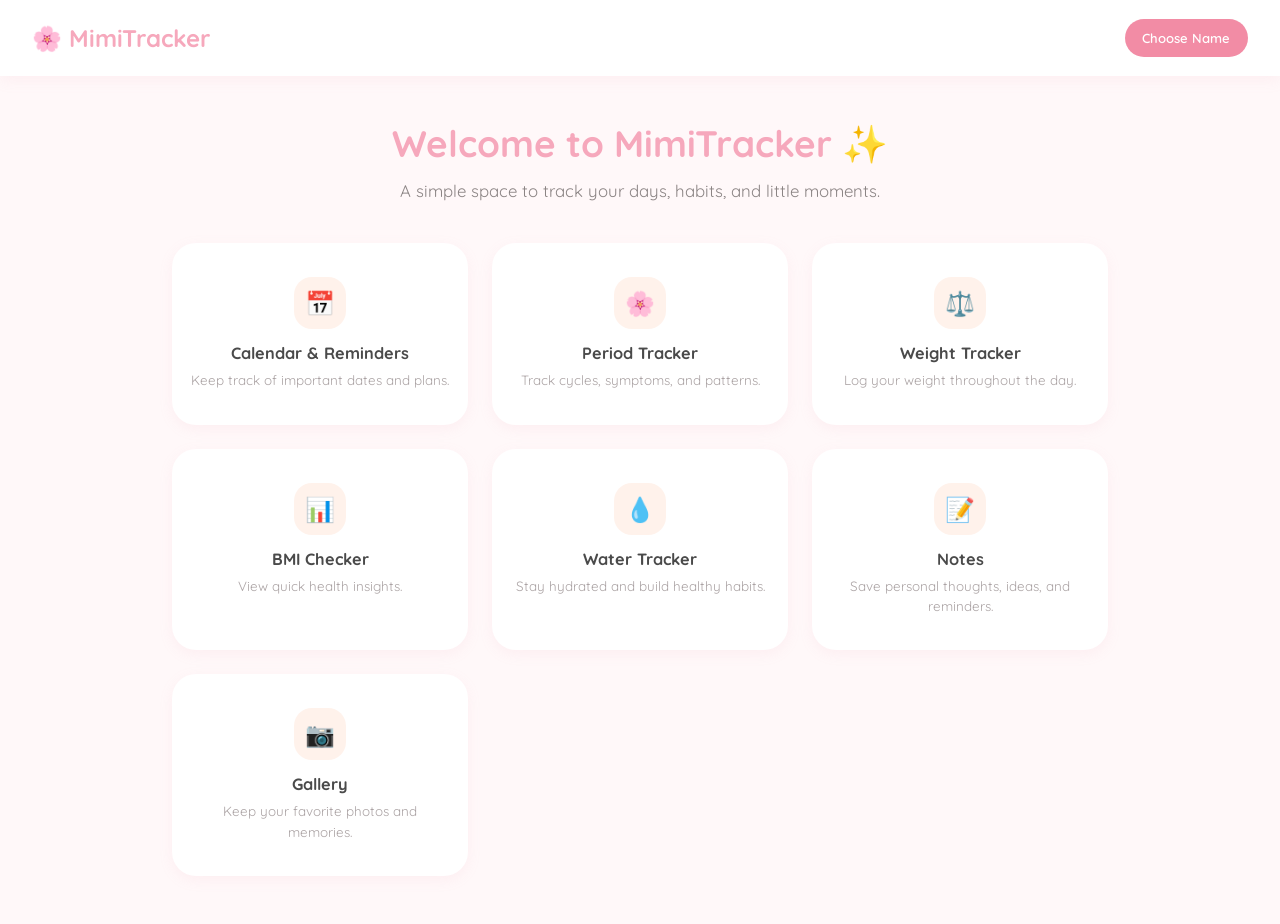
==== index.html @ 9827af93 "Homepage update" ====
<!DOCTYPE html>
<html lang="en">
<head>
<meta charset="UTF-8">
<meta name="viewport" content="width=device-width, initial-scale=1.0, maximum-scale=1.0, user-scalable=no">
<meta name="theme-color" content="#FFF8F9">
<title>MimiTracker</title>
<link rel="stylesheet" href="style.css">
<link href="https://fonts.googleapis.com/css2?family=Quicksand:wght@400;600;700&display=swap" rel="stylesheet">
</head>
<body>

<!-- Top bar: brand + login/logout controls -->
<header>
    <div class="logo">🌸 MimiTracker</div>
    <div class="auth-container">
        <button id="auth-btn" class="btn btn-primary" onclick="openAuthModal()">Choose Name</button>
        <span id="user-display" class="user-display hidden"></span>
        <button id="logout-btn" class="btn btn-ghost hidden" onclick="logout()">Logout</button>
    </div>
</header>

<main class="dashboard">

    <!-- Greeting, text swapped by checkSession() -->
    <section class="welcome-section">
        <h1 id="welcome-text">Welcome to MimiTracker ✨</h1>
        <p>A simple space to track your days, habits, and little moments.</p>
    </section>

    <!-- Snapshot cards, only shown once logged in -->
    <section id="home-previews" class="previews-container hidden">

        <!-- Cycle status, filled by renderPeriodPreview() -->
        <div class="preview-card">
            <div class="preview-icon">🌸</div>
            <h4>Cycle Status</h4>
            <p id="home-period-content">Loading cycle data...</p>
        </div>

        <!-- Upcoming reminders, filled by renderRemindersPreview() -->
        <div class="preview-card">
            <div class="preview-icon">📅</div>
            <h4>Upcoming Events</h4>
            <div id="home-reminders-content">Loading reminders...</div>
        </div>

        <!-- Together Space entry: opens the code modal if not connected, otherwise jumps straight in -->
        <div class="preview-card together-card" onclick="handleTogetherCardClick()" role="button" tabindex="0" aria-label="Open Together Space">
            <span id="together-status-badge" class="status-badge">Not Connected</span>
            <div class="preview-icon">💗</div>
            <h4>Together Space</h4>
            <p id="together-space-status">A shared space for memories, goals, and little moments together.</p>
        </div>

    </section>

    <!-- Main navigation to every module -->
    <section class="grid-container">

        <a href="Calendar/index.html" class="grid-card">
            <div class="card-icon">📅</div>
            <h3>Calendar & Reminders</h3>
            <p>Keep track of important dates and plans.</p>
        </a>

        <a href="Period/index.html" class="grid-card">
            <div class="card-icon">🌸</div>
            <h3>Period Tracker</h3>
            <p>Track cycles, symptoms, and patterns.</p>
        </a>

        <a href="Weight/index.html" class="grid-card">
            <div class="card-icon">⚖️</div>
            <h3>Weight Tracker</h3>
            <p>Log your weight throughout the day.</p>
        </a>

        <a href="BMI/index.html" class="grid-card">
            <div class="card-icon">📊</div>
            <h3>BMI Checker</h3>
            <p>View quick health insights.</p>
        </a>

        <a href="Water/index.html" class="grid-card">
            <div class="card-icon">💧</div>
            <h3>Water Tracker</h3>
            <p>Stay hydrated and build healthy habits.</p>
        </a>

        <a href="Notes/index.html" class="grid-card">
            <div class="card-icon">📝</div>
            <h3>Notes</h3>
            <p>Save personal thoughts, ideas, and reminders.</p>
        </a>

        <a href="Gallery/index.html" class="grid-card">
            <div class="card-icon">📷</div>
            <h3>Gallery</h3>
            <p>Keep your favorite photos and memories.</p>
        </a>

    </section>

</main>

<!-- Login / Register modal (2 steps: username, then password) -->
<div id="auth-modal" class="modal hidden">
    <div class="modal-content">
        <span class="close-btn" onclick="closeAuthModal()" role="button" tabindex="0" aria-label="Close">&times;</span>

        <div id="auth-step-1">
            <h2>Choose a Username</h2>
            <input type="text" id="username-input" placeholder="Enter username...">
            <button class="btn btn-primary" onclick="handleUsernameSubmit()">Next</button>
        </div>

        <div id="auth-step-2" class="hidden">
            <h2 id="password-title">Enter Password</h2>
            <p id="auth-status-msg"></p>
            <input type="password" id="password-input" placeholder="Enter password...">
            <button class="btn btn-primary" onclick="handlePasswordSubmit()">Submit</button>
        </div>
    </div>
</div>

<!-- Together Space partner-code modal -->
<div id="together-modal" class="modal hidden">
    <div class="modal-content together-modal-content">
        <span class="close-btn" onclick="closeTogetherModal()" role="button" tabindex="0" aria-label="Close">&times;</span>
        <div class="together-modal-icon">💗</div>
        <h2>Together Space</h2>
        <p>Connect with your partner using a shared code.</p>
        <input type="text" id="partner-code-input" placeholder="Enter partner code...">
        <div class="together-actions">
            <button class="btn btn-soft" onclick="generatePartnerCode()">Generate Code</button>
            <button class="btn btn-primary" onclick="connectPartner()">Enter</button>
        </div>
    </div>
</div>

<script src="script.js"></script>
</body>
</html>
---- style.css ----
/* ============================================================
   MimiTracker — Home Page Styles
   Mobile-first layout, soft pink minimalist theme
   ============================================================ */

*{
    box-sizing:border-box;
    margin:0;
    padding:0;
    font-family:'Quicksand',sans-serif;
    -webkit-tap-highlight-color:transparent;
}

/* ---------- Design tokens ---------- */
:root{
    --color-bg:#FFF8F9;
    --color-surface:#FFFFFF;
    --color-primary:#F6A8BC;
    --color-primary-strong:#F28CA5;
    --color-primary-strong-hover:#EA7B96;
    --color-primary-soft:#FDE8ED;
    --color-accent:#FFD6C6;
    --color-accent-soft:#FFF2EB;
    --color-connected:#7CB88C;
    --color-connected-soft:#E8F5EA;
    --color-text:#4A4A4A;
    --color-text-soft:#8B8484;
    --color-text-faint:#ABA3A4;
    --color-border:#F4E6E9;

    --space-1:.25rem;
    --space-2:.5rem;
    --space-3:.75rem;
    --space-4:1rem;
    --space-5:1.5rem;
    --space-6:2rem;
    --space-7:2.5rem;
    --space-8:3rem;

    --radius-sm:12px;
    --radius-md:18px;
    --radius-lg:24px;
    --radius-full:999px;

    --shadow-sm:0 4px 14px rgba(240,160,180,.10);
    --shadow-md:0 10px 26px rgba(240,160,180,.16);
    --shadow-lg:0 18px 36px rgba(240,160,180,.20);

    --transition:.2s ease;
}

body{
    background:var(--color-bg);
    color:var(--color-text);
    min-height:100vh;
    display:flex;
    flex-direction:column;
    line-height:1.5;
}

/* ---------- Header ---------- */
header{
    position:sticky;
    top:0;
    z-index:100;
    background:var(--color-surface);
    padding:.9rem 1rem;
    display:flex;
    justify-content:space-between;
    align-items:center;
    gap:var(--space-3);
    box-shadow:var(--shadow-sm);
}

.logo{
    font-size:1.15rem;
    font-weight:700;
    color:var(--color-primary);
    white-space:nowrap;
}

.auth-container{
    display:flex;
    align-items:center;
    gap:var(--space-2);
    min-width:0;
}

.user-display{
    font-size:.82rem;
    font-weight:600;
    color:var(--color-text);
    max-width:100px;
    overflow:hidden;
    text-overflow:ellipsis;
    white-space:nowrap;
    min-width:0;
}

/* ---------- Buttons ---------- */
.btn{
    border:none;
    border-radius:var(--radius-full);
    padding:.6rem 1.1rem;
    font-family:inherit;
    font-size:.82rem;
    font-weight:600;
    cursor:pointer;
    min-height:38px;
    transition:background var(--transition),transform var(--transition);
}

.btn:active{
    transform:scale(.96);
}

.btn-primary{
    background:var(--color-primary-strong);
    color:#FFFFFF;
}

.btn-ghost{
    background:var(--color-border);
    color:var(--color-text-soft);
}

.btn-soft{
    background:var(--color-primary-soft);
    color:var(--color-primary-strong);
}

/* ---------- Dashboard shell ---------- */
.dashboard{
    max-width:1000px;
    width:100%;
    margin:0 auto;
    padding:var(--space-5) var(--space-4) var(--space-8);
    flex:1;
}

/* ---------- Welcome section ---------- */
.welcome-section{
    text-align:center;
    margin-bottom:var(--space-6);
}

.welcome-section h1{
    font-size:1.55rem;
    font-weight:700;
    color:var(--color-primary);
    margin-bottom:.4rem;
}

.welcome-section p{
    color:var(--color-text-soft);
    font-size:.92rem;
}

/* ---------- Snapshot preview cards ---------- */
.previews-container{
    display:grid;
    grid-template-columns:repeat(auto-fit,minmax(240px,1fr));
    gap:var(--space-4);
    margin-bottom:var(--space-6);
}

.preview-card{
    position:relative;
    background:var(--color-surface);
    border-radius:var(--radius-lg);
    padding:var(--space-5);
    box-shadow:var(--shadow-sm);
    transition:transform var(--transition),box-shadow var(--transition);
}

.preview-icon{
    width:38px;
    height:38px;
    display:flex;
    align-items:center;
    justify-content:center;
    background:var(--color-primary-soft);
    border-radius:var(--radius-sm);
    font-size:1.1rem;
    margin-bottom:var(--space-3);
}

.preview-card h4{
    font-size:1rem;
    font-weight:700;
    color:var(--color-text);
    margin-bottom:.4rem;
}

.preview-card p,
#home-reminders-content{
    color:var(--color-text-soft);
    font-size:.88rem;
    font-weight:600;
    line-height:1.5;
}

.preview-highlight{
    color:var(--color-primary-strong);
    font-weight:700;
}

.preview-row{
    display:flex;
    justify-content:space-between;
    padding:.3rem 0;
    border-bottom:1px dotted var(--color-border);
    font-size:.85rem;
    font-weight:600;
}

.preview-row:last-child{
    border-bottom:none;
}

.preview-row-title{
    color:var(--color-text);
}

.preview-row-date{
    color:var(--color-primary-strong);
}

/* ---------- Together card (clickable snapshot) ---------- */
.together-card{
    cursor:pointer;
    background:linear-gradient(135deg,#FFFFFF 60%,#FFF3F6);
}

.status-badge{
    position:absolute;
    top:var(--space-4);
    right:var(--space-4);
    padding:var(--space-1) .6rem;
    border-radius:var(--radius-full);
    background:var(--color-border);
    color:var(--color-text-faint);
    font-size:.66rem;
    font-weight:700;
}

.status-badge.connected{
    background:var(--color-connected-soft);
    color:var(--color-connected);
}

/* ---------- Main navigation grid ---------- */
.grid-container{
    display:grid;
    grid-template-columns:repeat(auto-fit,minmax(220px,1fr));
    gap:var(--space-4);
}

.grid-card{
    background:var(--color-surface);
    border:2px solid transparent;
    border-radius:var(--radius-lg);
    padding:var(--space-6) var(--space-4);
    text-align:center;
    text-decoration:none;
    color:inherit;
    box-shadow:var(--shadow-sm);
    transition:transform var(--transition),border-color var(--transition),box-shadow var(--transition);
}

.card-icon{
    width:52px;
    height:52px;
    margin:0 auto var(--space-3);
    display:flex;
    align-items:center;
    justify-content:center;
    background:var(--color-accent-soft);
    border-radius:var(--radius-md);
    font-size:1.5rem;
}

.grid-card h3{
    font-size:1.02rem;
    font-weight:700;
    color:var(--color-text);
    margin-bottom:.3rem;
}

.grid-card p{
    font-size:.84rem;
    color:var(--color-text-faint);
}

/* ---------- Hover interactions, pointer devices only ---------- */
@media (hover:hover) and (pointer:fine){
    .together-card:hover{
        transform:translateY(-3px);
        box-shadow:var(--shadow-md);
    }
    .grid-card:hover{
        transform:translateY(-4px);
        border-color:var(--color-accent);
        box-shadow:var(--shadow-md);
    }
    .btn-primary:hover{ background:var(--color-primary-strong-hover); }
    .btn-ghost:hover{ background:#ECDFE2; }
    .btn-soft:hover{ background:#FBD3DE; }
}

/* ---------- Modals ---------- */
.modal{
    position:fixed;
    inset:0;
    background:rgba(74,74,74,.35);
    display:flex;
    justify-content:center;
    align-items:center;
    padding:var(--space-4);
    z-index:1000;
}

.modal-content{
    position:relative;
    background:var(--color-surface);
    width:100%;
    max-width:380px;
    padding:var(--space-6) var(--space-5);
    border-radius:var(--radius-lg);
    text-align:center;
    box-shadow:var(--shadow-lg);
    animation:modal-in .25s ease;
}

@keyframes modal-in{
    from{opacity:0;transform:translateY(12px) scale(.97);}
    to{opacity:1;transform:translateY(0) scale(1);}
}

.close-btn{
    position:absolute;
    top:var(--space-3);
    right:var(--space-4);
    font-size:1.6rem;
    line-height:1;
    color:var(--color-text-faint);
    cursor:pointer;
}

.modal h2{
    font-size:1.2rem;
    color:var(--color-primary);
    margin-bottom:.5rem;
}

.modal input{
    width:100%;
    padding:.75rem 1rem;
    margin:var(--space-4) 0 var(--space-3);
    border:2px solid var(--color-border);
    border-radius:var(--radius-sm);
    outline:none;
    font-size:1rem;
    font-family:inherit;
    transition:border-color var(--transition);
}

.modal input:focus{
    border-color:var(--color-primary-strong);
}

.modal .btn{
    width:100%;
}

#auth-status-msg{
    color:var(--color-text-soft);
    font-size:.85rem;
}

.together-modal-icon{
    font-size:1.8rem;
    margin-bottom:.2rem;
}

.together-modal-content p{
    color:var(--color-text-soft);
    font-size:.88rem;
    line-height:1.5;
}

.together-actions{
    display:flex;
    flex-direction:column;
    gap:var(--space-2);
    margin-top:var(--space-3);
}

/* ---------- Utility ---------- */
.hidden{
    display:none!important;
}

/* ---------- Keyboard focus visibility ---------- */
a:focus-visible,
button:focus-visible,
input:focus-visible,
.together-card:focus-visible,
.close-btn:focus-visible{
    outline:2px solid var(--color-primary-strong);
    outline-offset:2px;
}

/* ============================================================
   Tablet / desktop enhancements
   ============================================================ */
@media (min-width:700px){

    header{
        padding:1.2rem 2rem;
    }

    .logo{
        font-size:1.5rem;
    }

    .user-display{
        max-width:200px;
        font-size:.9rem;
    }

    .dashboard{
        padding:var(--space-7) var(--space-6) var(--space-8);
    }

    .welcome-section{
        margin-bottom:var(--space-7);
    }

    .welcome-section h1{
        font-size:2.3rem;
    }

    .welcome-section p{
        font-size:1.05rem;
    }

    .previews-container{
        gap:var(--space-5);
        margin-bottom:var(--space-7);
    }

    .grid-container{
        gap:var(--space-5);
    }
}
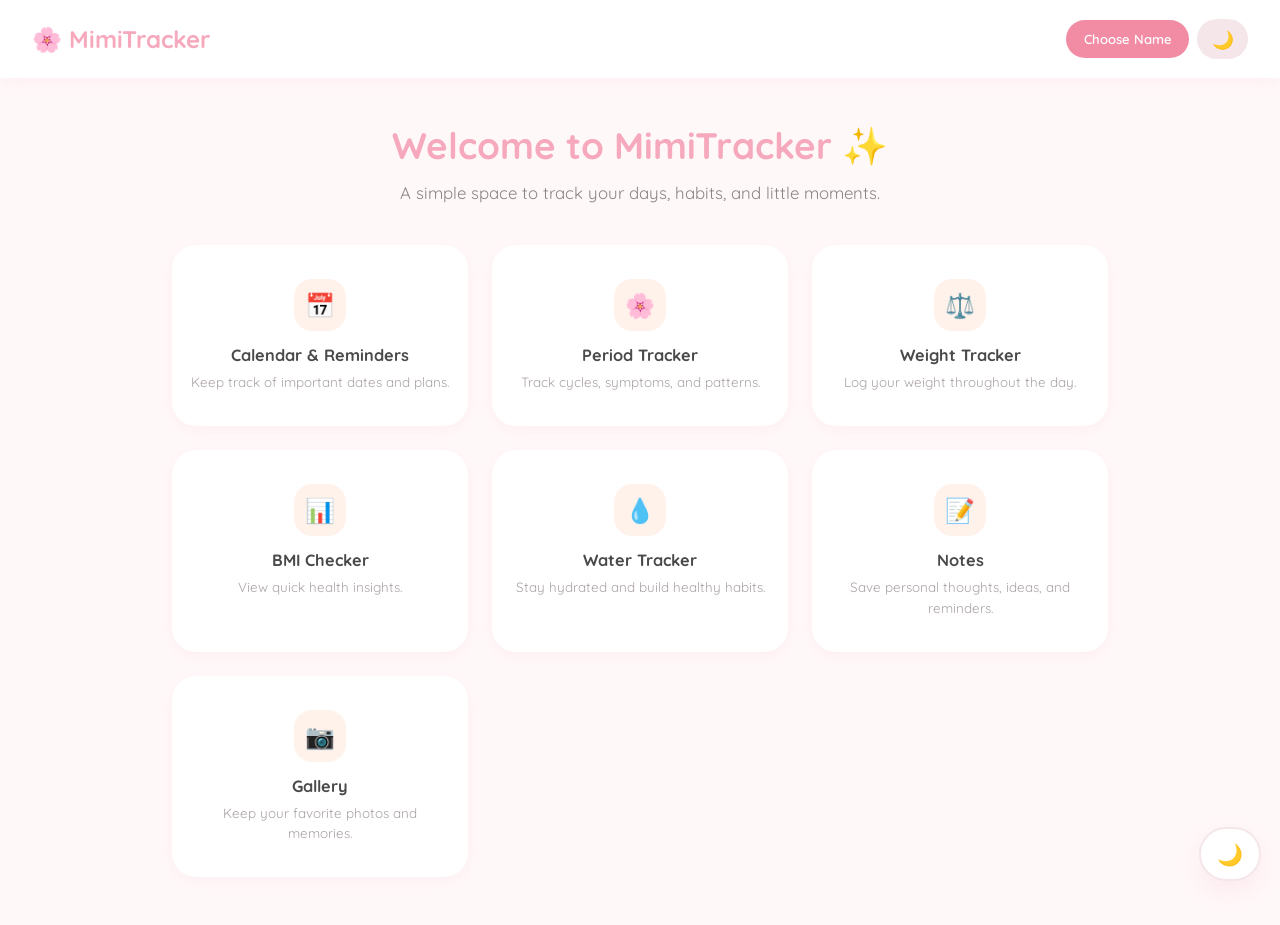
==== commit 3971b4f5: "Version 1.1 Update ADDED DARK MODE AND TOGETHERSPACE AND GALLERY" ====
--- a/index.html
+++ b/index.html
@@ -1,3 +1,4 @@
+<!--Root index.html-->
 <!DOCTYPE html>
 <html lang="en">
 <head>
@@ -13,10 +14,14 @@
 <!-- Top bar: brand + login/logout controls -->
 <header>
     <div class="logo">🌸 MimiTracker</div>
+
     <div class="auth-container">
         <button id="auth-btn" class="btn btn-primary" onclick="openAuthModal()">Choose Name</button>
         <span id="user-display" class="user-display hidden"></span>
         <button id="logout-btn" class="btn btn-ghost hidden" onclick="logout()">Logout</button>
+
+        <!-- 🌙 NEW THEME SWITCH BUTTON -->
+        <button id="theme-toggle" class="theme-toggle" onclick="toggleTheme()">🌙</button>
     </div>
 </header>
 
@@ -45,7 +50,7 @@
             <div id="home-reminders-content">Loading reminders...</div>
         </div>
 
-        <!-- Together Space entry: opens the code modal if not connected, otherwise jumps straight in -->
+        <!-- Together Space entry -->
         <div class="preview-card together-card" onclick="handleTogetherCardClick()" role="button" tabindex="0" aria-label="Open Together Space">
             <span id="together-status-badge" class="status-badge">Not Connected</span>
             <div class="preview-icon">💗</div>
@@ -104,7 +109,7 @@
 
 </main>
 
-<!-- Login / Register modal (2 steps: username, then password) -->
+<!-- Login / Register modal -->
 <div id="auth-modal" class="modal hidden">
     <div class="modal-content">
         <span class="close-btn" onclick="closeAuthModal()" role="button" tabindex="0" aria-label="Close">&times;</span>
@@ -141,4 +146,4 @@
 
 <script src="script.js"></script>
 </body>
-</html>+</html>
--- a/style.css
+++ b/style.css
@@ -1,7 +1,4 @@
-/* ============================================================
-   MimiTracker — Home Page Styles
-   Mobile-first layout, soft pink minimalist theme
-   ============================================================ */
+/*root style.css*/
 
 *{
     box-sizing:border-box;
@@ -226,10 +223,15 @@
     color:var(--color-primary-strong);
 }
 
-/* ---------- Together card (clickable snapshot) ---------- */
+/* ---------- Together card ---------- */
 .together-card{
     cursor:pointer;
     background:linear-gradient(135deg,#FFFFFF 60%,#FFF3F6);
+}
+
+/* 🌙 FIXED: TogetherSpace button in dark mode */
+body[data-theme="dark"] .together-card{
+    background:linear-gradient(135deg,#2A2A35 60%,#3A2A3A);
 }
 
 .status-badge{
@@ -292,7 +294,7 @@
     color:var(--color-text-faint);
 }
 
-/* ---------- Hover interactions, pointer devices only ---------- */
+/* ---------- Hover interactions ---------- */
 @media (hover:hover) and (pointer:fine){
     .together-card:hover{
         transform:translateY(-3px);
@@ -401,7 +403,7 @@
     display:none!important;
 }
 
-/* ---------- Keyboard focus visibility ---------- */
+/* ---------- Keyboard focus ---------- */
 a:focus-visible,
 button:focus-visible,
 input:focus-visible,
@@ -412,6 +414,85 @@
 }
 
 /* ============================================================
+   🌙 THEME TOGGLE BUTTON (HEADER)
+   ============================================================ */
+.theme-toggle{
+    background:var(--color-border);
+    border:none;
+    border-radius:var(--radius-full);
+    padding:.55rem .9rem;
+    font-size:1.1rem;
+    cursor:pointer;
+    transition:background var(--transition), transform var(--transition), opacity var(--transition);
+}
+
+.theme-toggle:hover{
+    background:#EADCE0;
+}
+
+.theme-toggle.theme-animate{
+    transform:scale(1.15) rotate(10deg);
+    opacity:0.85;
+}
+
+/* ============================================================
+   🌙 FLOATING MOBILE THEME TOGGLE
+   ============================================================ */
+.floating-theme-toggle{
+    position:fixed;
+    bottom:1.2rem;
+    right:1.2rem;
+    background:var(--color-surface);
+    border:2px solid var(--color-border);
+    border-radius:var(--radius-full);
+    padding:.75rem 1rem;
+    font-size:1.3rem;
+    box-shadow:var(--shadow-md);
+    cursor:pointer;
+    z-index:999;
+    transition:transform var(--transition), background var(--transition), opacity var(--transition);
+}
+
+.floating-theme-toggle:hover{
+    transform:scale(1.1);
+}
+
+.floating-theme-toggle.theme-animate{
+    transform:scale(1.2) rotate(8deg);
+    opacity:0.9;
+}
+
+/* Show floating toggle only on mobile */
+@media (max-width:700px){
+    .floating-theme-toggle{
+        display:block;
+    }
+    .theme-toggle{
+        display:none;
+    }
+}
+
+/* ============================================================
+   🌙 DARK MODE OVERRIDES
+   ============================================================ */
+body[data-theme="dark"]{
+    --color-bg:#1E1E22;
+    --color-surface:#2A2A35;
+    --color-primary:#FFB7C8;
+    --color-primary-strong:#FF9AB0;
+    --color-primary-strong-hover:#FF8AA3;
+    --color-primary-soft:#3A2A3A;
+    --color-accent:#FFB7A2;
+    --color-accent-soft:#3A2A2A;
+    --color-connected:#9AD7A8;
+    --color-connected-soft:#2F3F33;
+    --color-text:#EDEDED;
+    --color-text-soft:#CFCFCF;
+    --color-text-faint:#A8A8A8;
+    --color-border:#3A3A3A;
+}
+
+/* ============================================================
    Tablet / desktop enhancements
    ============================================================ */
 @media (min-width:700px){
@@ -453,4 +534,4 @@
     .grid-container{
         gap:var(--space-5);
     }
-}+}
